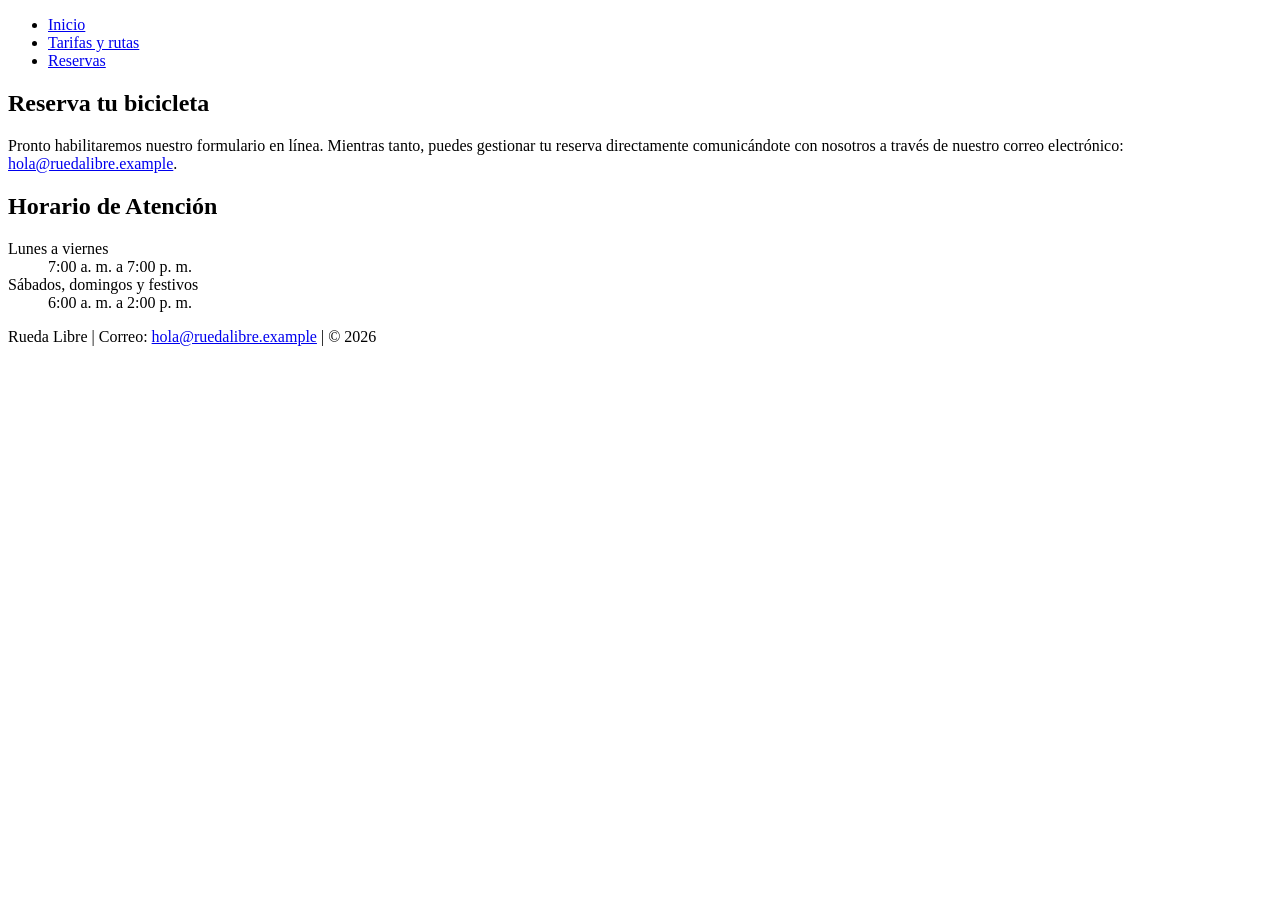
==== paginas/reservas.html @ 49253ceb "v0.2: reestructurar el sitio con etiquetas semánticas (header, nav, main, section, article, aside, f" ====
<!DOCTYPE html>
<html lang="es">
<head>
    <meta charset="UTF-8">
    <meta name="viewport" content="width=device-width, initial-scale=1.0">
    <meta name="description" content="Reserva tu bicicleta o recorrido guiado en Rueda Libre (Medellín). Consulta nuestros canales de contacto y horarios de atención.">
    <title>Reservas y Contacto | Rueda Libre</title>
</head>
<body>

    <header>
        <nav>
            <ul>
                <li><a href="../index.html">Inicio</a></li>
                <li><a href="tarifas.html">Tarifas y rutas</a></li>
                <li><a href="reservas.html">Reservas</a></li>
            </ul>
        </nav>
    </header>

    <main>
        <section>
            <h1>Reserva tu bicicleta</h1>
            <p>Pronto habilitaremos nuestro formulario en línea. Mientras tanto, puedes gestionar tu reserva directamente comunicándote con nosotros a través de nuestro correo electrónico: <a href="mailto:hola@ruedalibre.example">hola@ruedalibre.example</a>.</p>
        </section>

        <aside>
            <h2>Horario de Atención</h2>
            <dl>
                <dt>Lunes a viernes</dt>
                <dd>7:00 a. m. a 7:00 p. m.</dd>

                <dt>Sábados, domingos y festivos</dt>
                <dd>6:00 a. m. a 2:00 p. m.</dd>
            </dl>
        </aside>
    </main>

    <footer>
        <p>Rueda Libre | Correo: <a href="mailto:hola@ruedalibre.example">hola@ruedalibre.example</a> | © 2026</p>
    </footer>

</body>
</html>
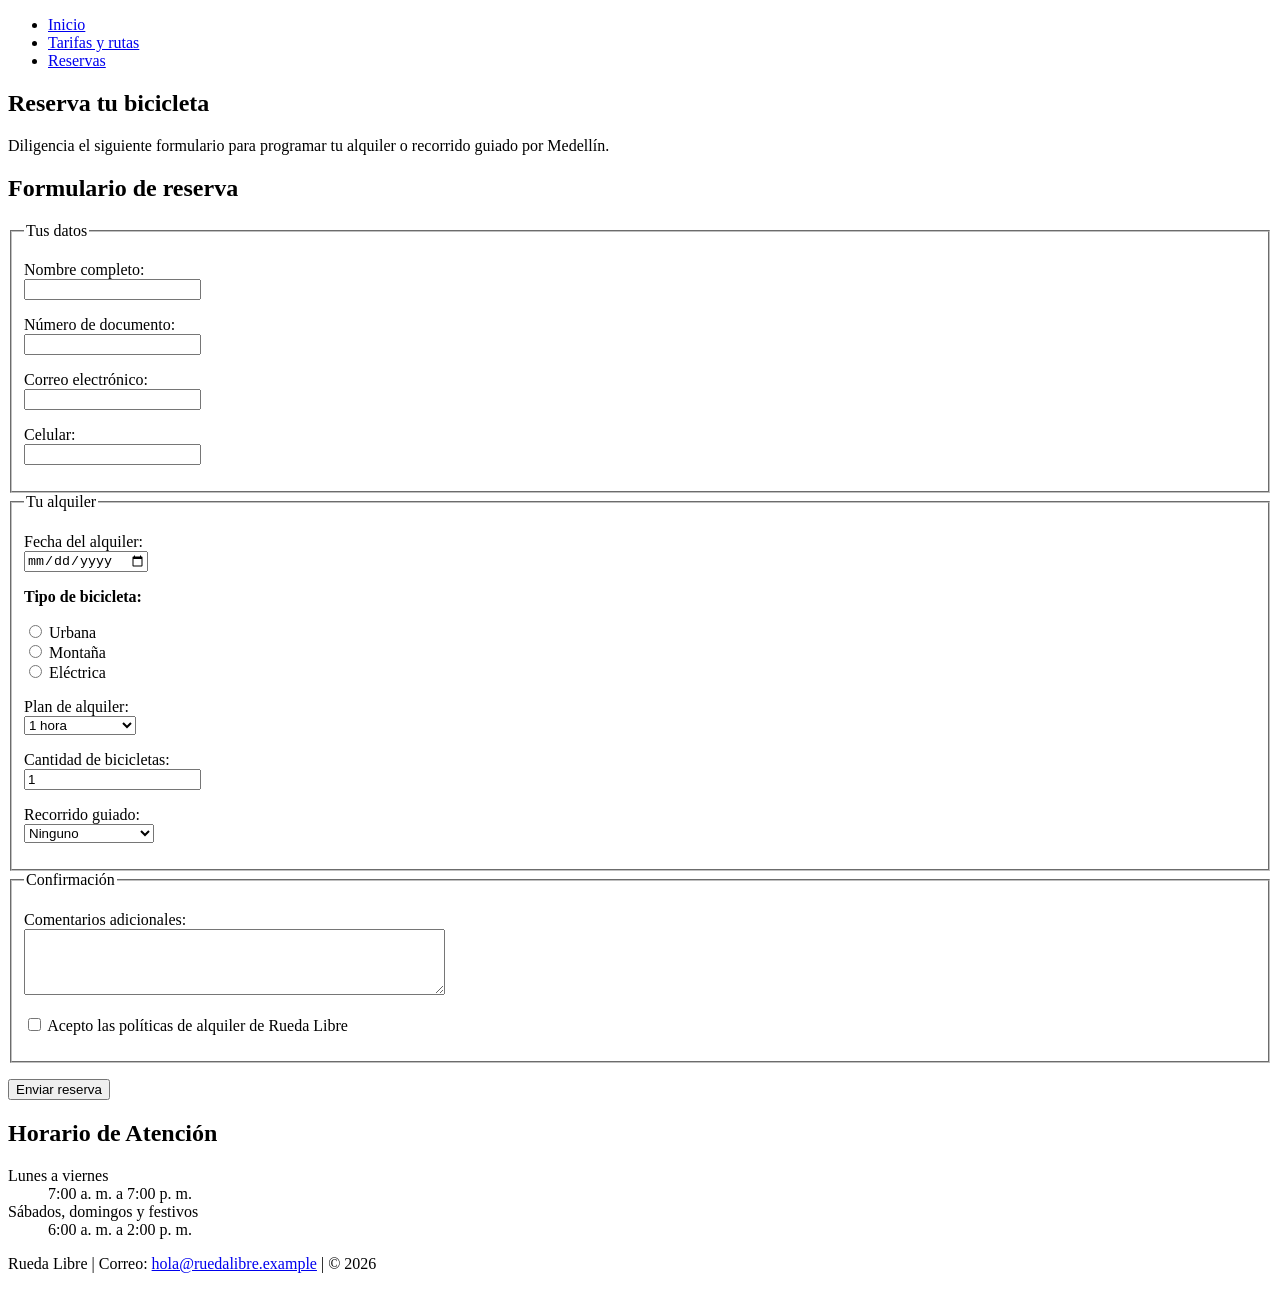
==== commit e15fd067: "construir formulario de reservas en reservas.html con fieldsets, labels y botones de control" ====
--- a/paginas/reservas.html
+++ b/paginas/reservas.html
@@ -21,9 +21,105 @@
     <main>
         <section>
             <h1>Reserva tu bicicleta</h1>
-            <p>Pronto habilitaremos nuestro formulario en línea. Mientras tanto, puedes gestionar tu reserva directamente comunicándote con nosotros a través de nuestro correo electrónico: <a href="mailto:hola@ruedalibre.example">hola@ruedalibre.example</a>.</p>
+            <p>Diligencia el siguiente formulario para programar tu alquiler o recorrido guiado por Medellín.</p>
         </section>
 
+        <section>
+            <h2>Formulario de reserva</h2>
+            <form action="https://httpbin.org/post" method="post">
+                
+                <!-- Grupo 1: Tus datos -->
+                <fieldset>
+                    <legend>Tus datos</legend>
+
+                    <p>
+                        <label for="nombre">Nombre completo:</label><br>
+                        <input type="text" id="nombre" name="nombre_completo">
+                    </p>
+
+                    <p>
+                        <label for="documento">Número de documento:</label><br>
+                        <input type="text" id="documento" name="numero_documento">
+                    </p>
+
+                    <p>
+                        <label for="correo">Correo electrónico:</label><br>
+                        <input type="email" id="correo" name="email">
+                    </p>
+
+                    <p>
+                        <label for="celular">Celular:</label><br>
+                        <input type="tel" id="celular" name="celular">
+                    </p>
+                </fieldset>
+                <fieldset>
+                    <legend>Tu alquiler</legend>
+
+                    <p>
+                        <label for="fecha">Fecha del alquiler:</label><br>
+                        <input type="date" id="fecha" name="fecha_alquiler">
+                    </p>
+
+                    <p><strong>Tipo de bicicleta:</strong></p>
+                    <p>
+                        <input type="radio" id="bici-urbana" name="tipo_bicicleta" value="urbana">
+                        <label for="bici-urbana">Urbana</label><br>
+
+                        <input type="radio" id="bici-montana" name="tipo_bicicleta" value="montana">
+                        <label for="bici-montana">Montaña</label><br>
+
+                        <input type="radio" id="bici-electrica" name="tipo_bicicleta" value="electrica">
+                        <label for="bici-electrica">Eléctrica</label>
+                    </p>
+
+                    <p>
+                        <label for="plan">Plan de alquiler:</label><br>
+                        <select id="plan" name="plan_alquiler">
+                            <option value="1_hora">1 hora</option>
+                            <option value="medio_dia">Medio día (4 h)</option>
+                            <option value="dia_completo">Día completo</option>
+                        </select>
+                    </p>
+
+                    <p>
+                        <label for="cantidad">Cantidad de bicicletas:</label><br>
+                        <input type="number" id="cantidad" name="cantidad_bicicletas" min="1" value="1">
+                    </p>
+
+                    <p>
+                        <label for="recorrido">Recorrido guiado:</label><br>
+                        <select id="recorrido" name="recorrido_guiado">
+                            <option value="ninguno">Ninguno</option>
+                            <option value="rio_parques">Río y Parques</option>
+                            <option value="sabores_barrio">Sabores de Barrio</option>
+                            <option value="reto_palmas">Reto Las Palmas</option>
+                        </select>
+                    </p>
+                </fieldset>
+
+                <!-- Grupo 3: Confirmación -->
+                <fieldset>
+                    <legend>Confirmación</legend>
+
+                    <p>
+                        <label for="comentarios">Comentarios adicionales:</label><br>
+                        <textarea id="comentarios" name="comentarios" rows="4" cols="50"></textarea>
+                    </p>
+
+                    <p>
+                        <input type="checkbox" id="politicas" name="aceptar_politicas" value="aceptado">
+                        <label for="politicas">Acepto las políticas de alquiler de Rueda Libre</label>
+                    </p>
+                </fieldset>
+
+                <p>
+                    <button type="submit">Enviar reserva</button>
+                </p>
+
+            </form>
+        </section>
+
+        <!-- Bloque complementario -->
         <aside>
             <h2>Horario de Atención</h2>
             <dl>
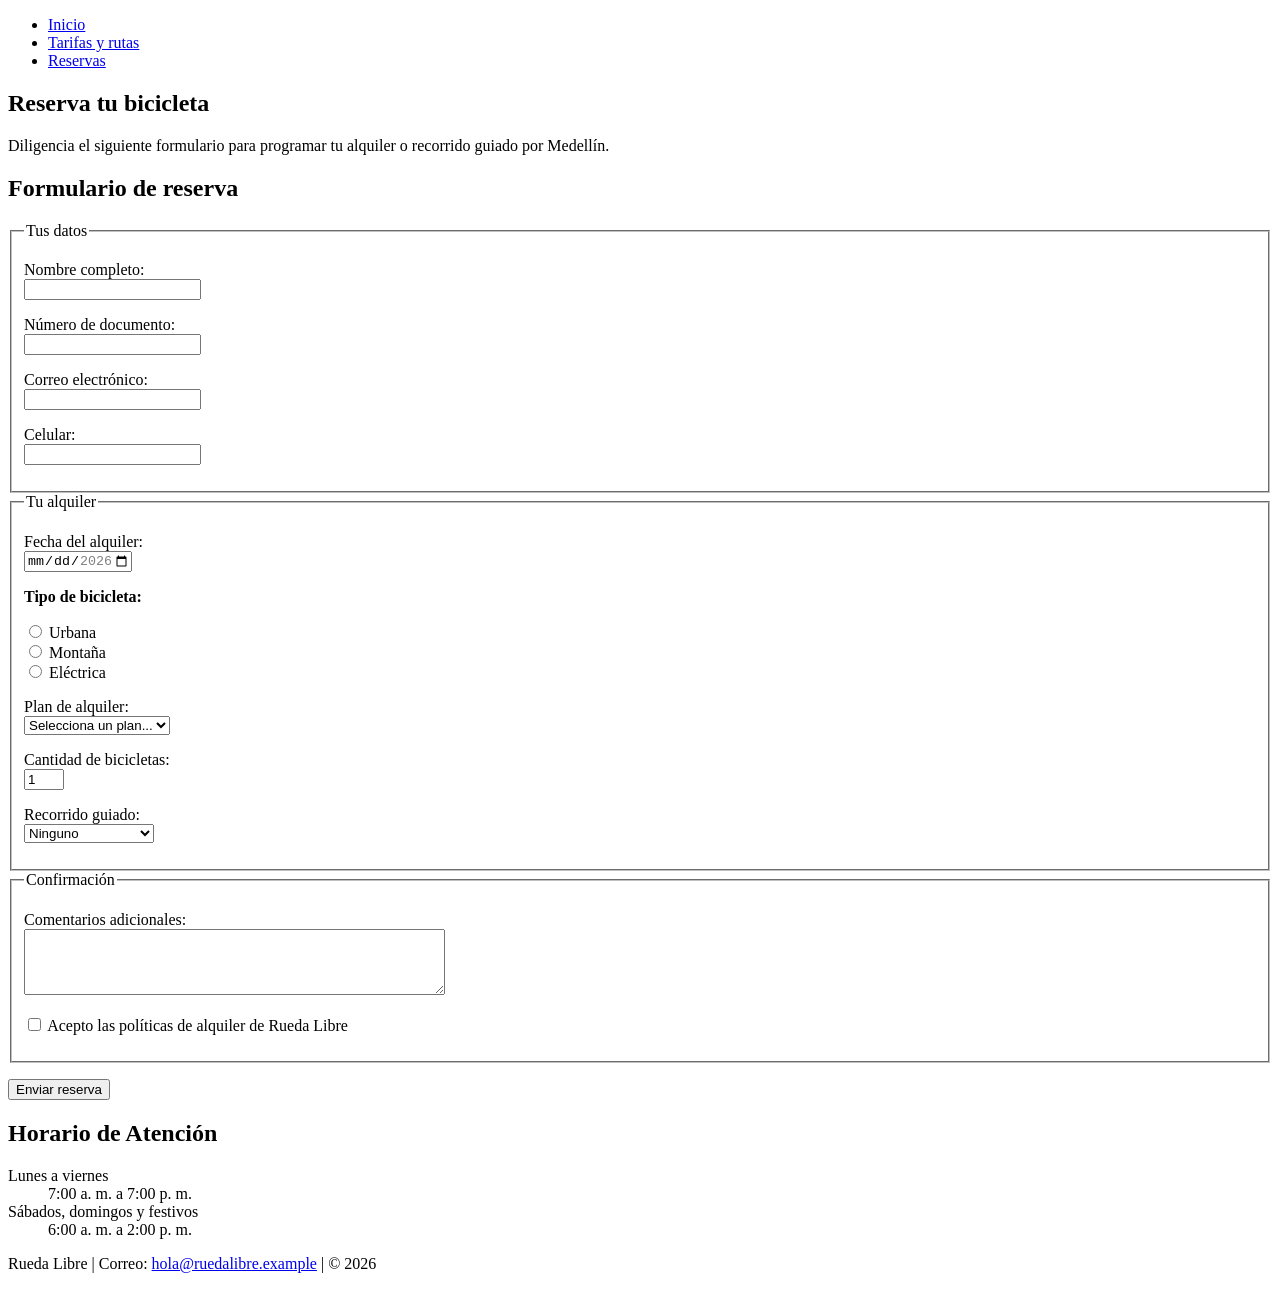
==== commit 3c29a789: "implementar validación nativa en el formulario de reservas (required, min/max, patterns) y pruebas d" ====
--- a/paginas/reservas.html
+++ b/paginas/reservas.html
@@ -28,53 +28,54 @@
             <h2>Formulario de reserva</h2>
             <form action="https://httpbin.org/post" method="post">
                 
-                <!-- Grupo 1: Tus datos -->
                 <fieldset>
                     <legend>Tus datos</legend>
 
                     <p>
                         <label for="nombre">Nombre completo:</label><br>
-                        <input type="text" id="nombre" name="nombre_completo">
+                        <input type="text" id="nombre" name="nombre_completo" required minlength="3">
                     </p>
 
                     <p>
                         <label for="documento">Número de documento:</label><br>
-                        <input type="text" id="documento" name="numero_documento">
+                        <input type="text" id="documento" name="numero_documento" required pattern="[0-9]{6,10}" title="Debe contener solo números, entre 6 y 10 dígitos.">
                     </p>
 
                     <p>
                         <label for="correo">Correo electrónico:</label><br>
-                        <input type="email" id="correo" name="email">
+                        <input type="email" id="correo" name="email" required>
                     </p>
 
                     <p>
                         <label for="celular">Celular:</label><br>
-                        <input type="tel" id="celular" name="celular">
+                        <input type="tel" id="celular" name="celular" required pattern="3[0-9]{9}" title="Debe tener 10 dígitos y empezar por el número 3.">
                     </p>
                 </fieldset>
+
                 <fieldset>
                     <legend>Tu alquiler</legend>
 
                     <p>
                         <label for="fecha">Fecha del alquiler:</label><br>
-                        <input type="date" id="fecha" name="fecha_alquiler">
+                        <input type="date" id="fecha" name="fecha_alquiler" required min="2026-11-01" max="2026-12-31">
                     </p>
 
                     <p><strong>Tipo de bicicleta:</strong></p>
                     <p>
-                        <input type="radio" id="bici-urbana" name="tipo_bicicleta" value="urbana">
+                        <input type="radio" id="bici-urbana" name="tipo_bicicleta" value="urbana" required>
                         <label for="bici-urbana">Urbana</label><br>
 
-                        <input type="radio" id="bici-montana" name="tipo_bicicleta" value="montana">
+                        <input type="radio" id="bici-montana" name="tipo_bicicleta" value="montana" required>
                         <label for="bici-montana">Montaña</label><br>
 
-                        <input type="radio" id="bici-electrica" name="tipo_bicicleta" value="electrica">
+                        <input type="radio" id="bici-electrica" name="tipo_bicicleta" value="electrica" required>
                         <label for="bici-electrica">Eléctrica</label>
                     </p>
 
                     <p>
                         <label for="plan">Plan de alquiler:</label><br>
-                        <select id="plan" name="plan_alquiler">
+                        <select id="plan" name="plan_alquiler" required>
+                            <option value="">Selecciona un plan...</option>
                             <option value="1_hora">1 hora</option>
                             <option value="medio_dia">Medio día (4 h)</option>
                             <option value="dia_completo">Día completo</option>
@@ -83,7 +84,7 @@
 
                     <p>
                         <label for="cantidad">Cantidad de bicicletas:</label><br>
-                        <input type="number" id="cantidad" name="cantidad_bicicletas" min="1" value="1">
+                        <input type="number" id="cantidad" name="cantidad_bicicletas" required min="1" max="6" value="1">
                     </p>
 
                     <p>
@@ -97,17 +98,16 @@
                     </p>
                 </fieldset>
 
-                <!-- Grupo 3: Confirmación -->
                 <fieldset>
                     <legend>Confirmación</legend>
 
                     <p>
                         <label for="comentarios">Comentarios adicionales:</label><br>
-                        <textarea id="comentarios" name="comentarios" rows="4" cols="50"></textarea>
+                        <textarea id="comentarios" name="comentarios" rows="4" cols="50" maxlength="300"></textarea>
                     </p>
 
                     <p>
-                        <input type="checkbox" id="politicas" name="aceptar_politicas" value="aceptado">
+                        <input type="checkbox" id="politicas" name="aceptar_politicas" value="aceptado" required>
                         <label for="politicas">Acepto las políticas de alquiler de Rueda Libre</label>
                     </p>
                 </fieldset>
@@ -119,7 +119,6 @@
             </form>
         </section>
 
-        <!-- Bloque complementario -->
         <aside>
             <h2>Horario de Atención</h2>
             <dl>
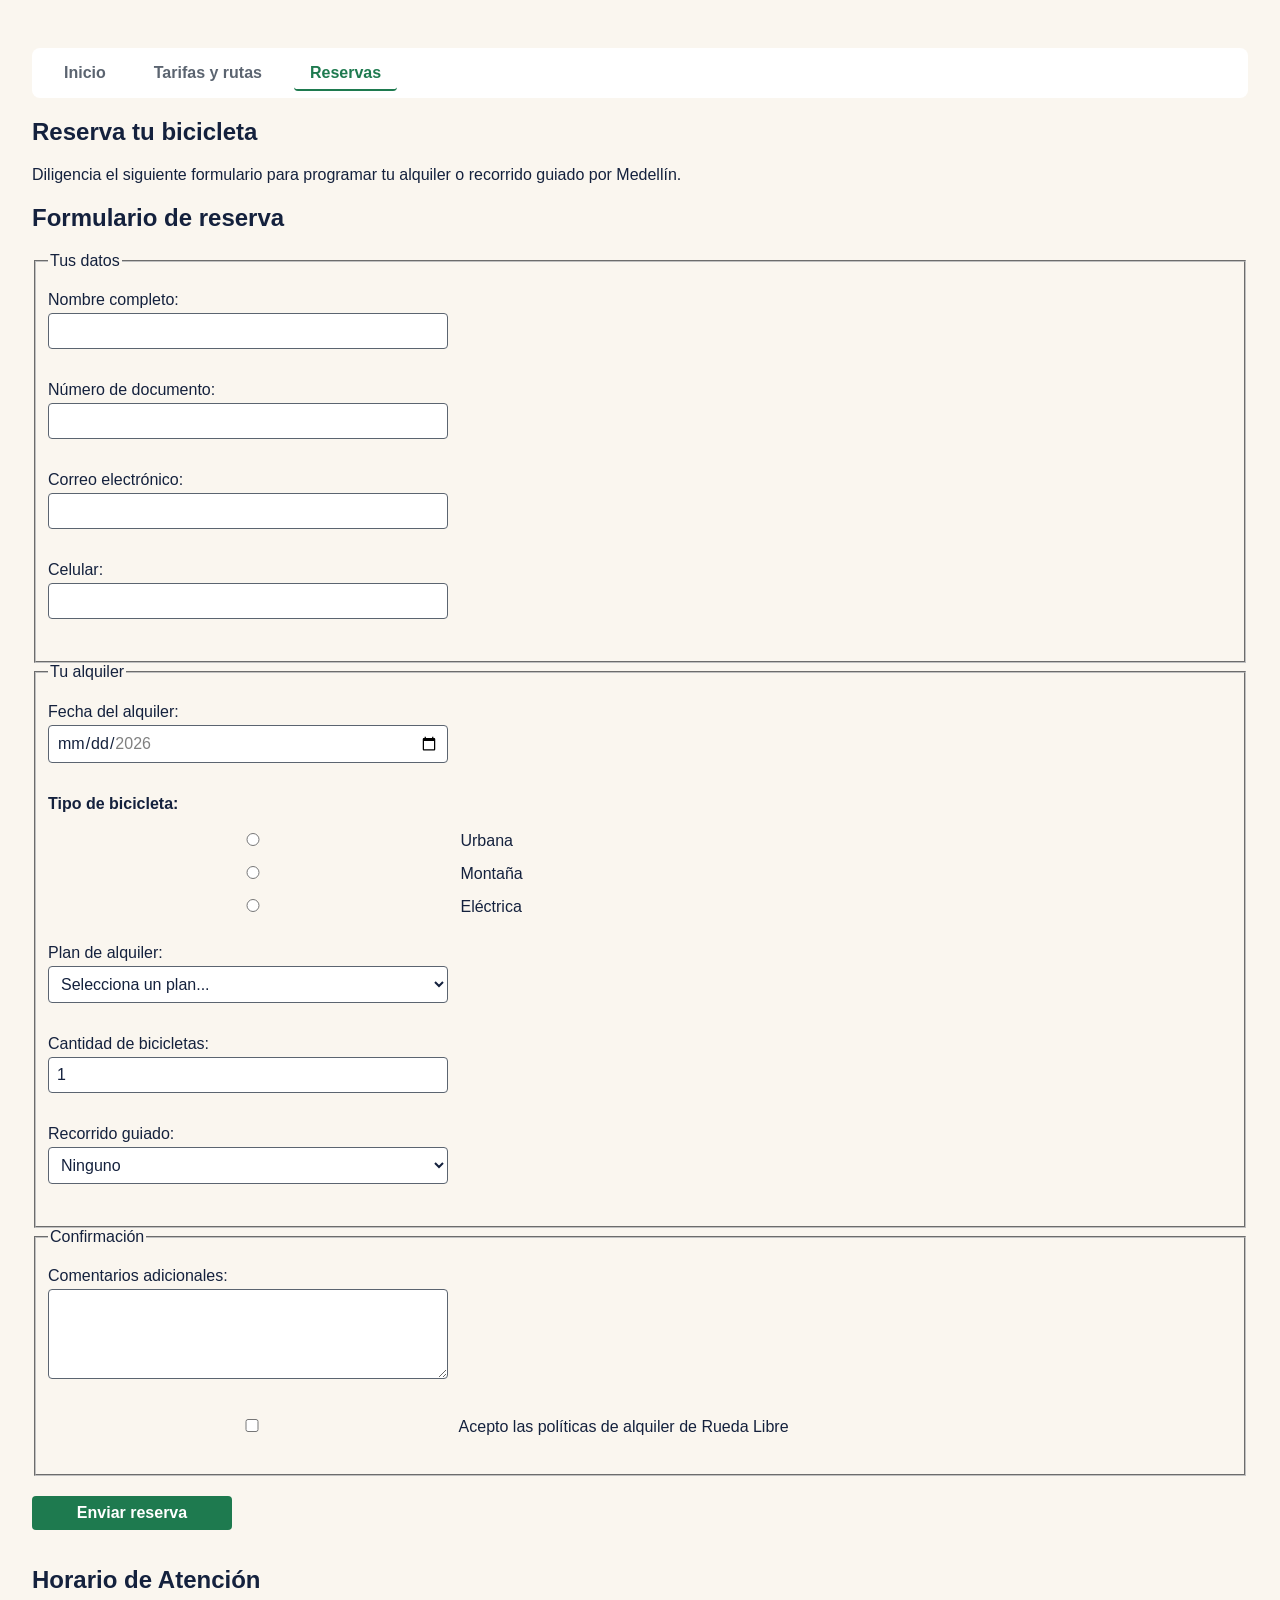
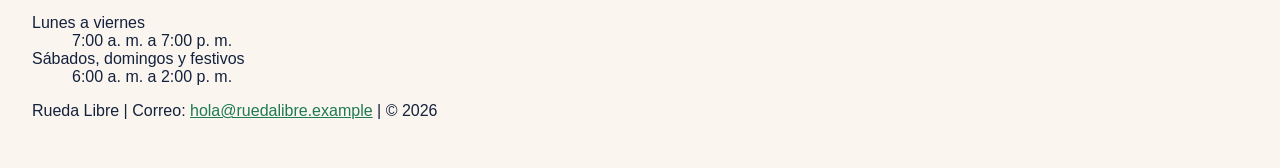
==== commit 6453bab6: "estilizar navegación, resolver conflicto de especificidad con .activo, agregar estados hover/focus y" ====
--- a/paginas/reservas.html
+++ b/paginas/reservas.html
@@ -5,15 +5,21 @@
     <meta name="viewport" content="width=device-width, initial-scale=1.0">
     <meta name="description" content="Reserva tu bicicleta o recorrido guiado en Rueda Libre (Medellín). Consulta nuestros canales de contacto y horarios de atención.">
     <title>Reservas y Contacto | Rueda Libre</title>
+
+    <link rel="preconnect" href="https://fonts.googleapis.com">
+    <link rel="preconnect" href="https://fonts.gstatic.com" crossorigin>
+    <link href="https://fonts.googleapis.com/css2?family=Montserrat:wght@700&family=Open+Sans:wght@400;600&display=swap" rel="stylesheet">
+
+    <link rel="stylesheet" href="../css/styles.css">
 </head>
 <body>
 
     <header>
         <nav>
-            <ul>
+            <ul id="menu">
                 <li><a href="../index.html">Inicio</a></li>
                 <li><a href="tarifas.html">Tarifas y rutas</a></li>
-                <li><a href="reservas.html">Reservas</a></li>
+                <li><a href="reservas.html" class="activo">Reservas</a></li>
             </ul>
         </nav>
     </header>
--- a/css/styles.css
+++ b/css/styles.css
@@ -0,0 +1,131 @@
+:root {
+    /* Colores de la marca */
+    --color-verde: #1E7A4F;
+    --color-naranja: #F39A2B;
+    --color-azul-noche: #14213D;
+    --color-crema: #FAF6EF;
+    --color-gris-asfalto: #5B6470;
+    --color-blanco: #FFFFFF;
+
+    --fuente-titulos: 'Montserrat', sans-serif;
+    --fuente-texto: 'Open Sans', sans-serif;
+
+    --espacio-pequeno: 0.5rem;
+    --espacio-medio: 1rem;
+    --espacio-grande: 2rem;
+}
+
+body {
+    font-family: var(--fuente-texto);
+    color: var(--color-azul-noche);
+    background-color: var(--color-crema);
+    margin: 0;
+    padding: var(--espacio-grande);
+}
+
+h1, h2, h3, h4, h5, h6 {
+    font-family: var(--fuente-titulos);
+    color: var(--color-azul-noche);
+}
+
+a {
+    color: var(--color-verde);
+}
+
+a:hover {
+    color: var(--color-naranja);
+}
+#menu {
+    list-style: none;
+    padding: 0;
+    display: flex;
+    gap: var(--espacio-medio);
+    background-color: var(--color-blanco);
+    padding: var(--espacio-medio);
+    border-radius: 8px;
+}
+
+#menu a {
+    color: var(--color-gris-asfalto);
+    text-decoration: none;
+    font-weight: 600;
+    padding: var(--espacio-pequeno) var(--espacio-medio);
+    border-radius: 4px;
+    transition: background-color 0.2s, color 0.2s;
+}
+
+#menu a:hover {
+    color: var(--color-verde);
+    background-color: rgba(30, 122, 79, 0.1);
+}
+
+#menu a:focus {
+    outline: 3px solid var(--color-naranja);
+    outline-offset: 2px;
+}
+
+#menu a.activo {
+    color: var(--color-verde);
+    font-weight: 700;
+    border-bottom: 2px solid var(--color-verde);
+}
+
+.btn-cta {
+    display: inline-block;
+    background-color: var(--color-verde);
+    color: var(--color-blanco);
+    padding: var(--espacio-pequeno) var(--espacio-medio);
+    text-decoration: none;
+    font-weight: 600;
+    border-radius: 4px;
+    transition: background-color 0.2s;
+}
+
+.btn-cta:hover {
+    background-color: #155838; 
+    color: var(--color-blanco);
+}
+
+.btn-cta:focus {
+    outline: 3px solid var(--color-naranja);
+    outline-offset: 2px;
+}
+
+input, select, textarea, button {
+    font-family: var(--fuente-texto);
+    font-size: 1rem;
+    padding: var(--espacio-pequeno);
+    border: 1px solid var(--color-gris-asfalto);
+    border-radius: 4px;
+    background-color: var(--color-blanco);
+    color: var(--color-azul-noche);
+    width: 100%;
+    max-width: 400px;
+    box-sizing: border-box;
+    margin-top: 4px;
+    margin-bottom: var(--espacio-medio);
+}
+
+input:focus, select:focus, textarea:focus {
+    outline: none;
+    border-color: var(--color-verde);
+    box-shadow: 0 0 0 3px rgba(30, 122, 79, 0.3);
+}
+
+button[type="submit"] {
+    background-color: var(--color-verde);
+    color: var(--color-blanco);
+    border: none;
+    font-weight: 600;
+    cursor: pointer;
+    max-width: 200px;
+}
+
+button[type="submit"]:hover {
+    background-color: #155838;
+}
+
+button[type="submit"]:focus {
+    outline: 3px solid var(--color-naranja);
+    outline-offset: 2px;
+}
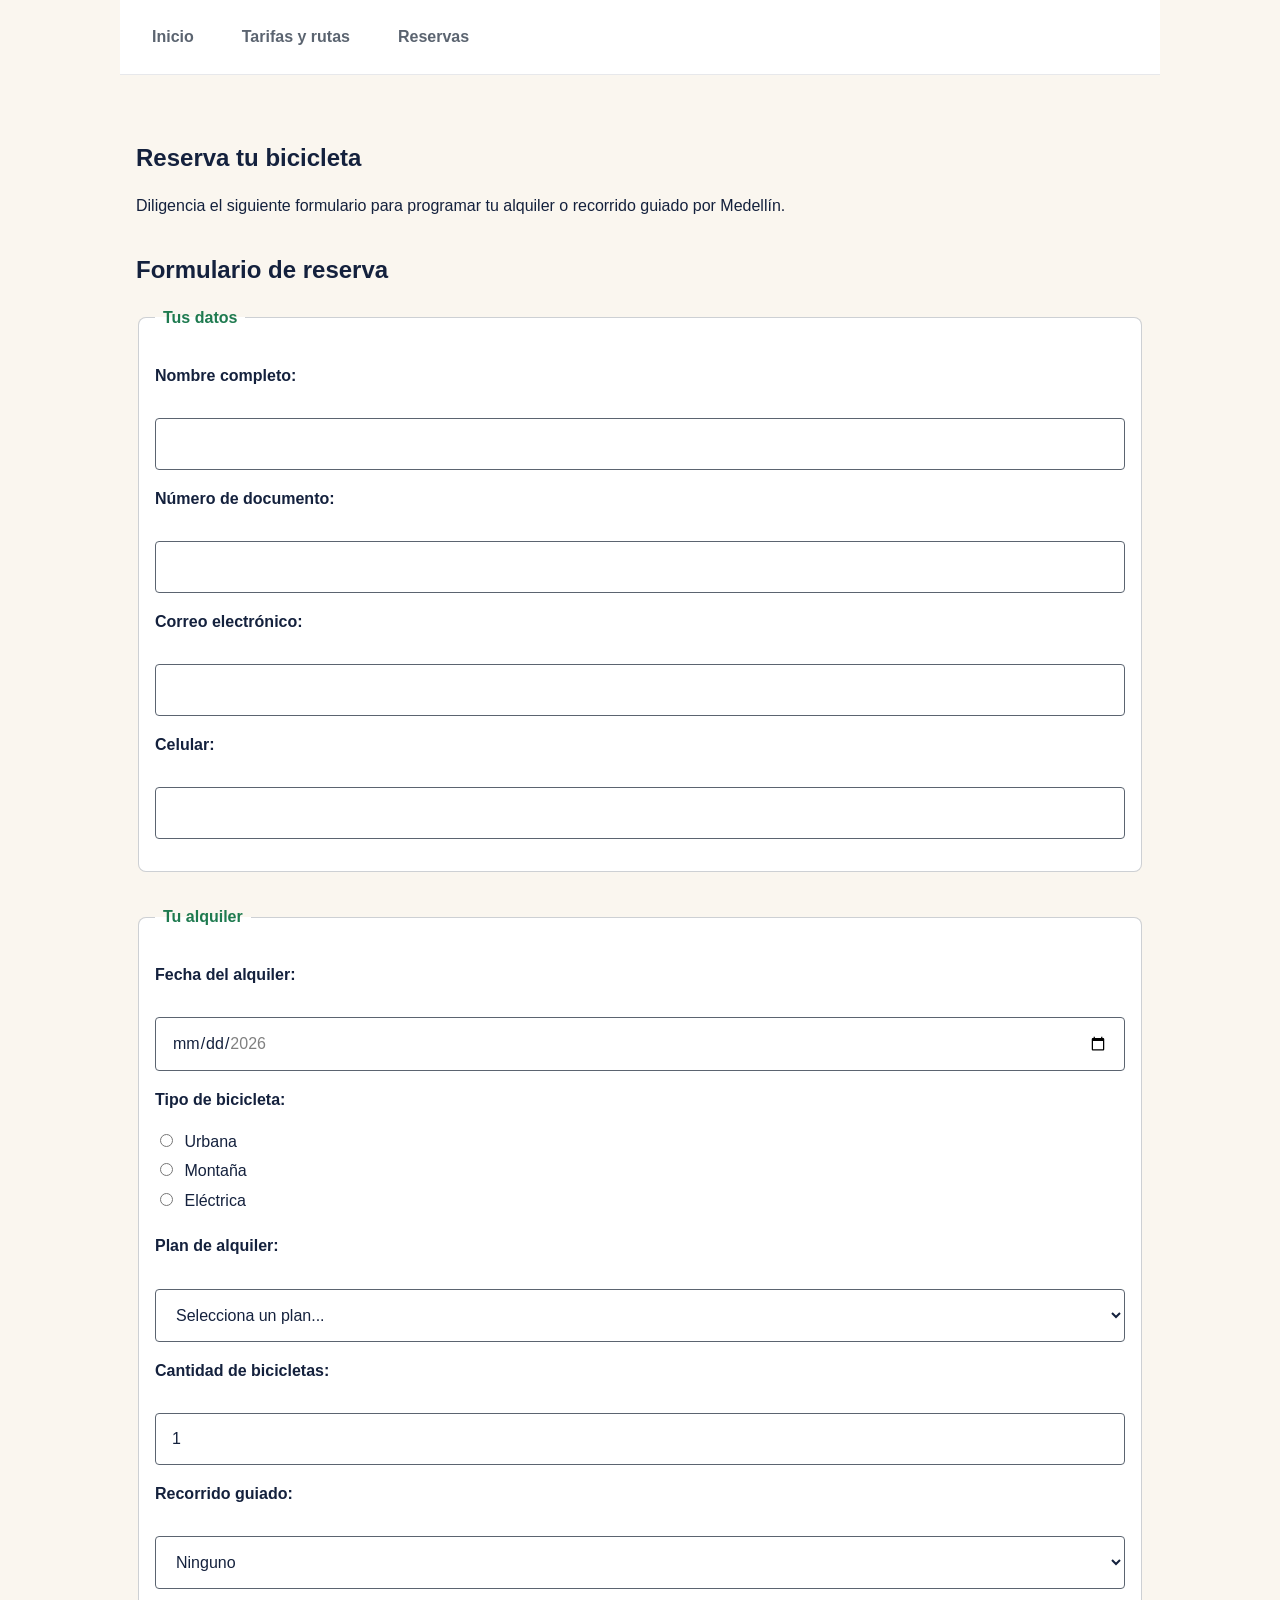
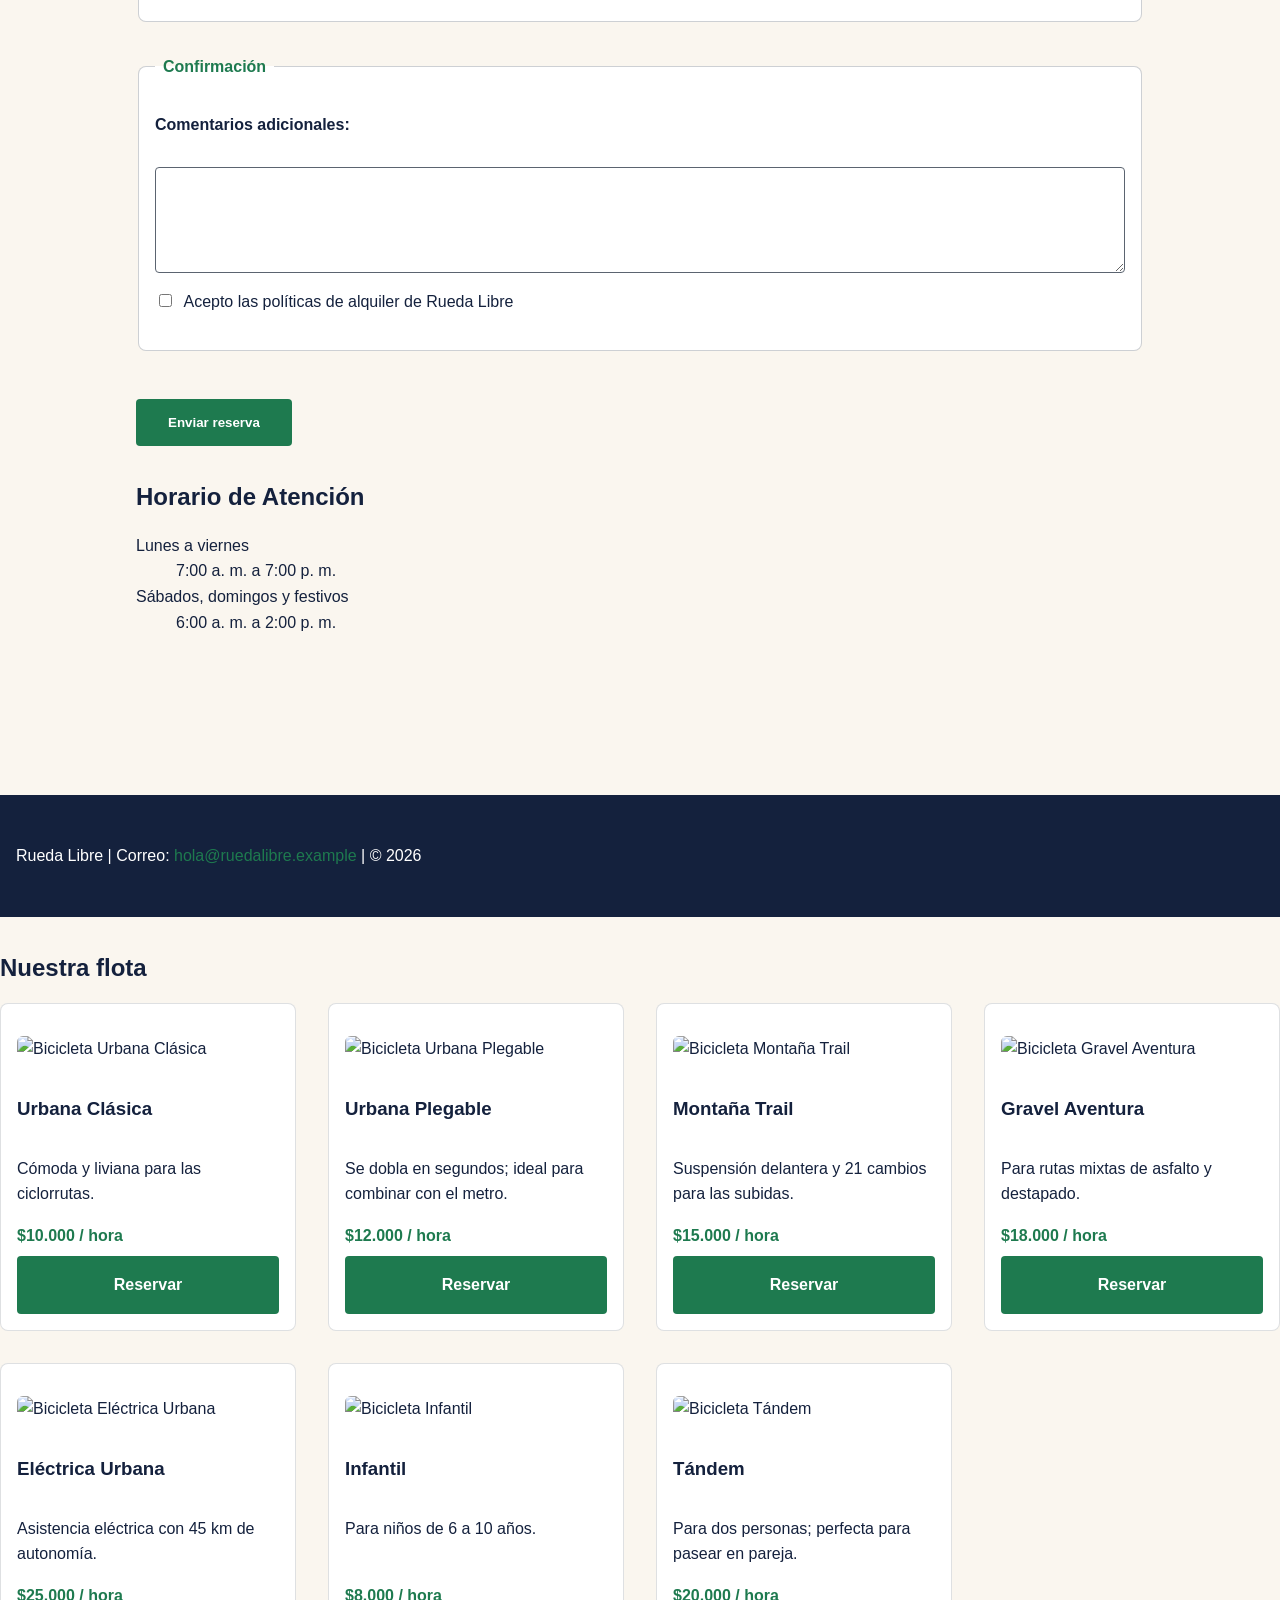
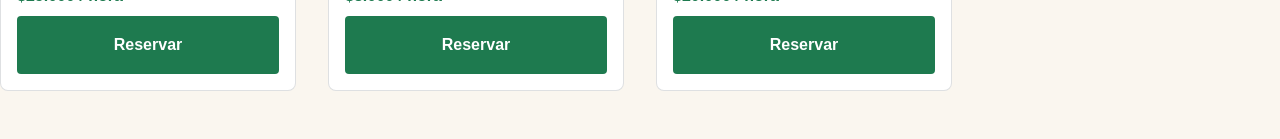
==== commit 37728864: "flexbox y grid" ====
--- a/paginas/reservas.html
+++ b/paginas/reservas.html
@@ -142,4 +142,67 @@
     </footer>
 
 </body>
-</html>+</html>
+
+<section>
+    <h2>Nuestra flota</h2>
+    <div class="grilla-flota">
+        
+        <article class="tarjeta-servicio">
+            <img src="img/urbana-clasica.jpg" alt="Bicicleta Urbana Clásica">
+            <h3>Urbana Clásica</h3>
+            <p>Cómoda y liviana para las ciclorrutas.</p>
+            <p class="precio">$10.000 / hora</p>
+            <a href="#" class="btn-cta">Reservar</a>
+        </article>
+
+        <article class="tarjeta-servicio">
+            <img src="img/urbana-plegable.jpg" alt="Bicicleta Urbana Plegable">
+            <h3>Urbana Plegable</h3>
+            <p>Se dobla en segundos; ideal para combinar con el metro.</p>
+            <p class="precio">$12.000 / hora</p>
+            <a href="#" class="btn-cta">Reservar</a>
+        </article>
+
+        <article class="tarjeta-servicio">
+            <img src="img/montana-trail.jpg" alt="Bicicleta Montaña Trail">
+            <h3>Montaña Trail</h3>
+            <p>Suspensión delantera y 21 cambios para las subidas.</p>
+            <p class="precio">$15.000 / hora</p>
+            <a href="#" class="btn-cta">Reservar</a>
+        </article>
+
+        <article class="tarjeta-servicio">
+            <img src="img/gravel-aventura.jpg" alt="Bicicleta Gravel Aventura">
+            <h3>Gravel Aventura</h3>
+            <p>Para rutas mixtas de asfalto y destapado.</p>
+            <p class="precio">$18.000 / hora</p>
+            <a href="#" class="btn-cta">Reservar</a>
+        </article>
+
+        <article class="tarjeta-servicio">
+            <img src="img/electrica-urbana.jpg" alt="Bicicleta Eléctrica Urbana">
+            <h3>Eléctrica Urbana</h3>
+            <p>Asistencia eléctrica con 45 km de autonomía.</p>
+            <p class="precio">$25.000 / hora</p>
+            <a href="#" class="btn-cta">Reservar</a>
+        </article>
+
+        <article class="tarjeta-servicio">
+            <img src="img/infantil.jpg" alt="Bicicleta Infantil">
+            <h3>Infantil</h3>
+            <p>Para niños de 6 a 10 años.</p>
+            <p class="precio">$8.000 / hora</p>
+            <a href="#" class="btn-cta">Reservar</a>
+        </article>
+
+        <article class="tarjeta-servicio">
+            <img src="img/tandem.jpg" alt="Bicicleta Tándem">
+            <h3>Tándem</h3>
+            <p>Para dos personas; perfecta para pasear en pareja.</p>
+            <p class="precio">$20.000 / hora</p>
+            <a href="#" class="btn-cta">Reservar</a>
+        </article>
+
+    </div>
+</section>
--- a/css/styles.css
+++ b/css/styles.css
@@ -1,5 +1,4 @@
 :root {
-    /* Colores de la marca */
     --color-verde: #1E7A4F;
     --color-naranja: #F39A2B;
     --color-azul-noche: #14213D;
@@ -13,6 +12,11 @@
     --espacio-pequeno: 0.5rem;
     --espacio-medio: 1rem;
     --espacio-grande: 2rem;
+    --espacio-extra: 3rem;
+}
+
+*, *::before, *::after {
+    box-sizing: border-box;
 }
 
 body {
@@ -20,90 +24,184 @@
     color: var(--color-azul-noche);
     background-color: var(--color-crema);
     margin: 0;
-    padding: var(--espacio-grande);
+    padding: 0;
+    line-height: 1.6;
+}
+
+main {
+    max-width: 65rem;
+    margin: 0 auto;
+    padding: var(--espacio-grande) var(--espacio-medio);
+    padding-bottom: calc(var(--espacio-extra) + 3rem);
 }
 
 h1, h2, h3, h4, h5, h6 {
     font-family: var(--fuente-titulos);
     color: var(--color-azul-noche);
+    margin-top: var(--espacio-grande);
+    margin-bottom: var(--espacio-medio);
 }
 
 a {
     color: var(--color-verde);
+    text-decoration: none;
 }
 
 a:hover {
     color: var(--color-naranja);
 }
+
+.portada-hero {
+    width: 100%;
+    min-height: 50vh;
+    object-fit: cover;
+    border-radius: 8px;
+    margin-bottom: var(--espacio-grande);
+}
+
+header {
+    background-color: var(--color-blanco);
+    border-bottom: 1px solid rgba(20, 33, 61, 0.1);
+    padding: var(--espacio-medio);
+    display: flex;
+    justify-content: space-between;
+    align-items: center;
+    max-width: 65rem;
+    margin: 0 auto;
+}
+
 #menu {
     list-style: none;
     padding: 0;
+    margin: 0;
+    
+
     display: flex;
-    gap: var(--espacio-medio);
-    background-color: var(--color-blanco);
-    padding: var(--espacio-medio);
-    border-radius: 8px;
+    flex-wrap: wrap; 
+    gap: var(--espacio-medio); 
+    align-items: center;
+}
+
+#menu li {
+    display: block; 
 }
 
 #menu a {
+    display: inline-block;
     color: var(--color-gris-asfalto);
-    text-decoration: none;
     font-weight: 600;
     padding: var(--espacio-pequeno) var(--espacio-medio);
     border-radius: 4px;
     transition: background-color 0.2s, color 0.2s;
 }
 
-#menu a:hover {
+.tarjeta-servicio {
+    position: relative;
+    background-color: var(--color-blanco);
+    border: 1px solid rgba(91, 100, 112, 0.2);
+    border-radius: 8px;
+    padding: var(--espacio-medio);
+    margin-bottom: var(--espacio-grande);
+}
+
+.tarjeta-servicio img {
+    width: 100%;
+    height: auto;
+    border-radius: 6px;
+    display: block;
+    margin-top: var(--espacio-medio);
+}
+
+.etiqueta-nuevo {
+    position: absolute;
+    top: var(--espacio-medio);
+    right: var(--espacio-medio);
+    background-color: var(--color-naranja);
+    color: var(--color-azul-noche);
+    font-family: var(--fuente-titulos);
+    font-size: 0.85rem;
+    font-weight: 700;
+    padding: 0.25rem 0.75rem;
+    border-radius: 4px;
+    box-shadow: 0 2px 4px rgba(0,0,0,0.1);
+}
+
+table {
+    width: 100%;
+    border-collapse: collapse;
+    margin-bottom: var(--espacio-grande);
+    background-color: var(--color-blanco);
+    border-radius: 8px;
+    overflow: hidden;
+    border: 1px solid rgba(91, 100, 112, 0.2);
+}
+
+caption {
+    font-weight: 600;
+    margin-bottom: var(--espacio-pequeno);
+    text-align: left;
+    color: var(--color-gris-asfalto);
+}
+
+th, td {
+    padding: var(--espacio-medio);
+    text-align: left;
+    border-bottom: 1px solid rgba(91, 100, 112, 0.15);
+}
+
+thead th {
+    background-color: var(--color-azul-noche);
+    color: var(--color-blanco);
+    font-family: var(--fuente-titulos);
+}
+
+fieldset {
+    border: 1px solid rgba(91, 100, 112, 0.3);
+    border-radius: 8px;
+    padding: var(--espacio-medio);
+    margin-bottom: var(--espacio-grande);
+    background-color: var(--color-blanco);
+}
+
+legend {
+    font-family: var(--fuente-titulos);
+    font-weight: 700;
     color: var(--color-verde);
-    background-color: rgba(30, 122, 79, 0.1);
-}
-
-#menu a:focus {
-    outline: 3px solid var(--color-naranja);
-    outline-offset: 2px;
-}
-
-#menu a.activo {
-    color: var(--color-verde);
-    font-weight: 700;
-    border-bottom: 2px solid var(--color-verde);
-}
-
-.btn-cta {
+    padding: 0 var(--espacio-pequeno);
+}
+
+label {
+    display: block;
+    font-weight: 600;
+    margin-top: var(--espacio-medio);
+    margin-bottom: 0.25rem;
+}
+
+input[type="radio"] + label,
+input[type="checkbox"] + label {
     display: inline-block;
-    background-color: var(--color-verde);
-    color: var(--color-blanco);
-    padding: var(--espacio-pequeno) var(--espacio-medio);
-    text-decoration: none;
-    font-weight: 600;
+    font-weight: normal;
+    margin-top: 0;
+    margin-left: 0.25rem;
+}
+
+input[type="text"],
+input[type="email"],
+input[type="tel"],
+input[type="date"],
+input[type="number"],
+select,
+textarea {
+    display: block;
+    width: 100%;
+    padding: var(--espacio-medio);
+    border: 1px solid var(--color-gris-asfalto);
     border-radius: 4px;
-    transition: background-color 0.2s;
-}
-
-.btn-cta:hover {
-    background-color: #155838; 
-    color: var(--color-blanco);
-}
-
-.btn-cta:focus {
-    outline: 3px solid var(--color-naranja);
-    outline-offset: 2px;
-}
-
-input, select, textarea, button {
+    background-color: var(--color-blanco);
+    color: var(--color-azul-noche);
     font-family: var(--fuente-texto);
     font-size: 1rem;
-    padding: var(--espacio-pequeno);
-    border: 1px solid var(--color-gris-asfalto);
-    border-radius: 4px;
-    background-color: var(--color-blanco);
-    color: var(--color-azul-noche);
-    width: 100%;
-    max-width: 400px;
-    box-sizing: border-box;
-    margin-top: 4px;
-    margin-bottom: var(--espacio-medio);
+    margin-bottom: var(--espacio-pequeno);
 }
 
 input:focus, select:focus, textarea:focus {
@@ -112,20 +210,104 @@
     box-shadow: 0 0 0 3px rgba(30, 122, 79, 0.3);
 }
 
-button[type="submit"] {
+button[type="submit"],
+.btn-cta {
+    display: inline-block;
     background-color: var(--color-verde);
     color: var(--color-blanco);
+    padding: var(--espacio-medio) var(--espacio-grande);
+    font-family: var(--fuente-titulos);
+    font-weight: 700;
     border: none;
-    font-weight: 600;
+    border-radius: 4px;
     cursor: pointer;
-    max-width: 200px;
-}
-
-button[type="submit"]:hover {
+    text-decoration: none;
+    transition: background-color 0.2s;
+    margin-top: var(--espacio-medio);
+}
+
+button[type="submit"]:hover,
+.btn-cta:hover {
     background-color: #155838;
-}
-
-button[type="submit"]:focus {
+    color: var(--color-blanco);
+}
+
+button[type="submit"]:focus,
+.btn-cta:focus {
     outline: 3px solid var(--color-naranja);
     outline-offset: 2px;
+}
+
+.whatsapp-flotante {
+    position: fixed;
+    bottom: var(--espacio-medio);
+    right: var(--espacio-medio);
+    background-color: #25D366;
+    color: var(--color-blanco);
+    padding: var(--espacio-pequeno) var(--espacio-medio);
+    border-radius: 50px;
+    font-weight: 700;
+    box-shadow: 0 4px 10px rgba(0,0,0,0.2);
+    z-index: 1000;
+    transition: transform 0.2s, background-color 0.2s;
+    text-decoration: none;
+}
+
+.whatsapp-flotante:hover {
+    background-color: #1EBE5D;
+    color: var(--color-blanco);
+    transform: scale(1.05);
+}
+
+.whatsapp-flotante:focus {
+    outline: 3px solid var(--color-naranja);
+    outline-offset: 2px;
+}
+
+footer {
+    background-color: var(--color-azul-noche);
+    color: var(--color-blanco);
+    padding: var(--espacio-grande) var(--espacio-medio);
+    margin-top: var(--espacio-extra);
+    
+    display: flex;
+    flex-wrap: wrap;
+    justify-content: space-between;
+    align-items: flex-start;
+    gap: var(--espacio-grande);
+    text-align: left; 
+}
+footer .bloque-footer {
+    flex: 1 1 200px; 
+}
+
+.grilla-flota {
+    display: grid;
+    grid-template-columns: repeat(auto-fit, minmax(280px, 1fr));
+    gap: var(--espacio-grande); 
+    margin-bottom: var(--espacio-extra);
+}
+
+
+.tarjeta-servicio {
+    display: flex;
+    flex-direction: column; 
+    justify-content: flex-start;
+    background-color: var(--color-blanco);
+    border: 1px solid rgba(91, 100, 112, 0.2);
+    border-radius: 8px;
+    padding: var(--espacio-medio);
+    margin-bottom: 0; 
+}
+
+.tarjeta-servicio .precio {
+    font-weight: 700;
+    color: var(--color-verde);
+    margin-top: auto; 
+    margin-bottom: var(--espacio-pequeno);
+}
+
+.tarjeta-servicio .btn-cta {
+    margin-top: 0; 
+    text-align: center;
 }
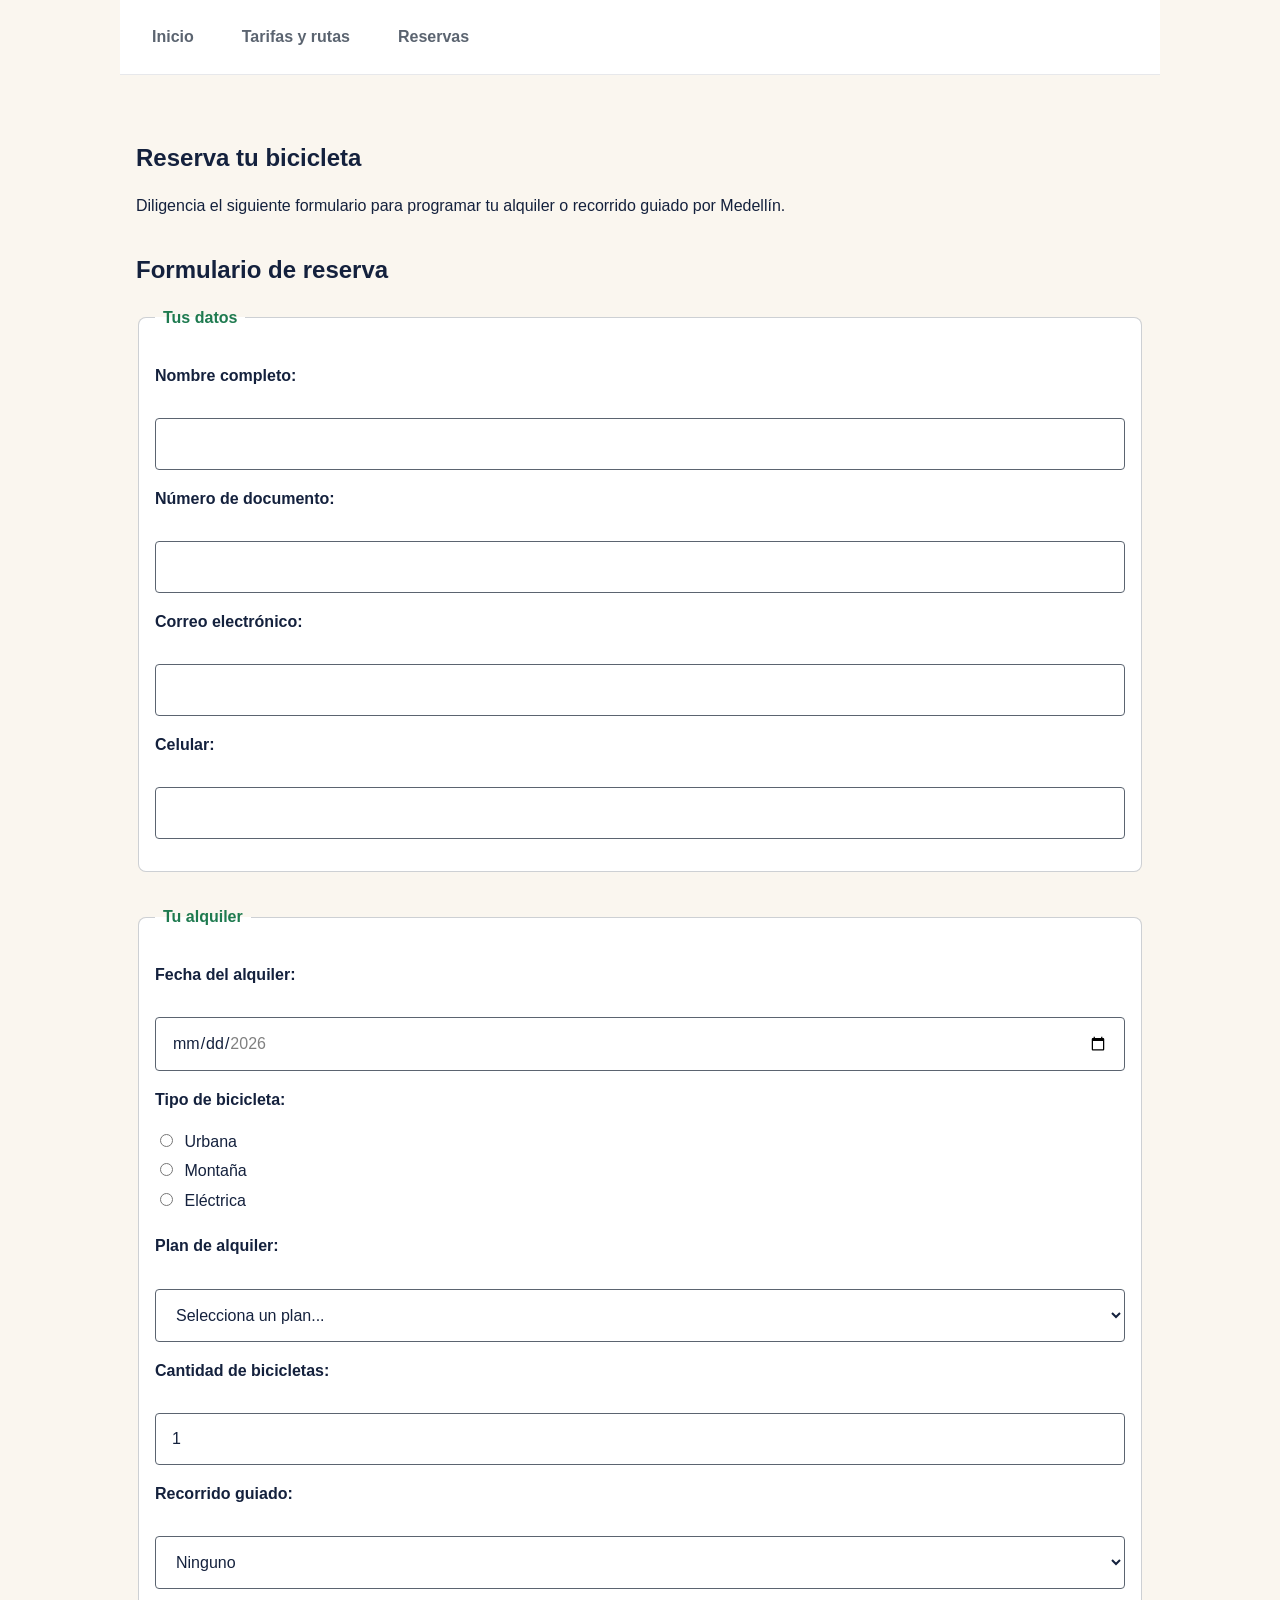
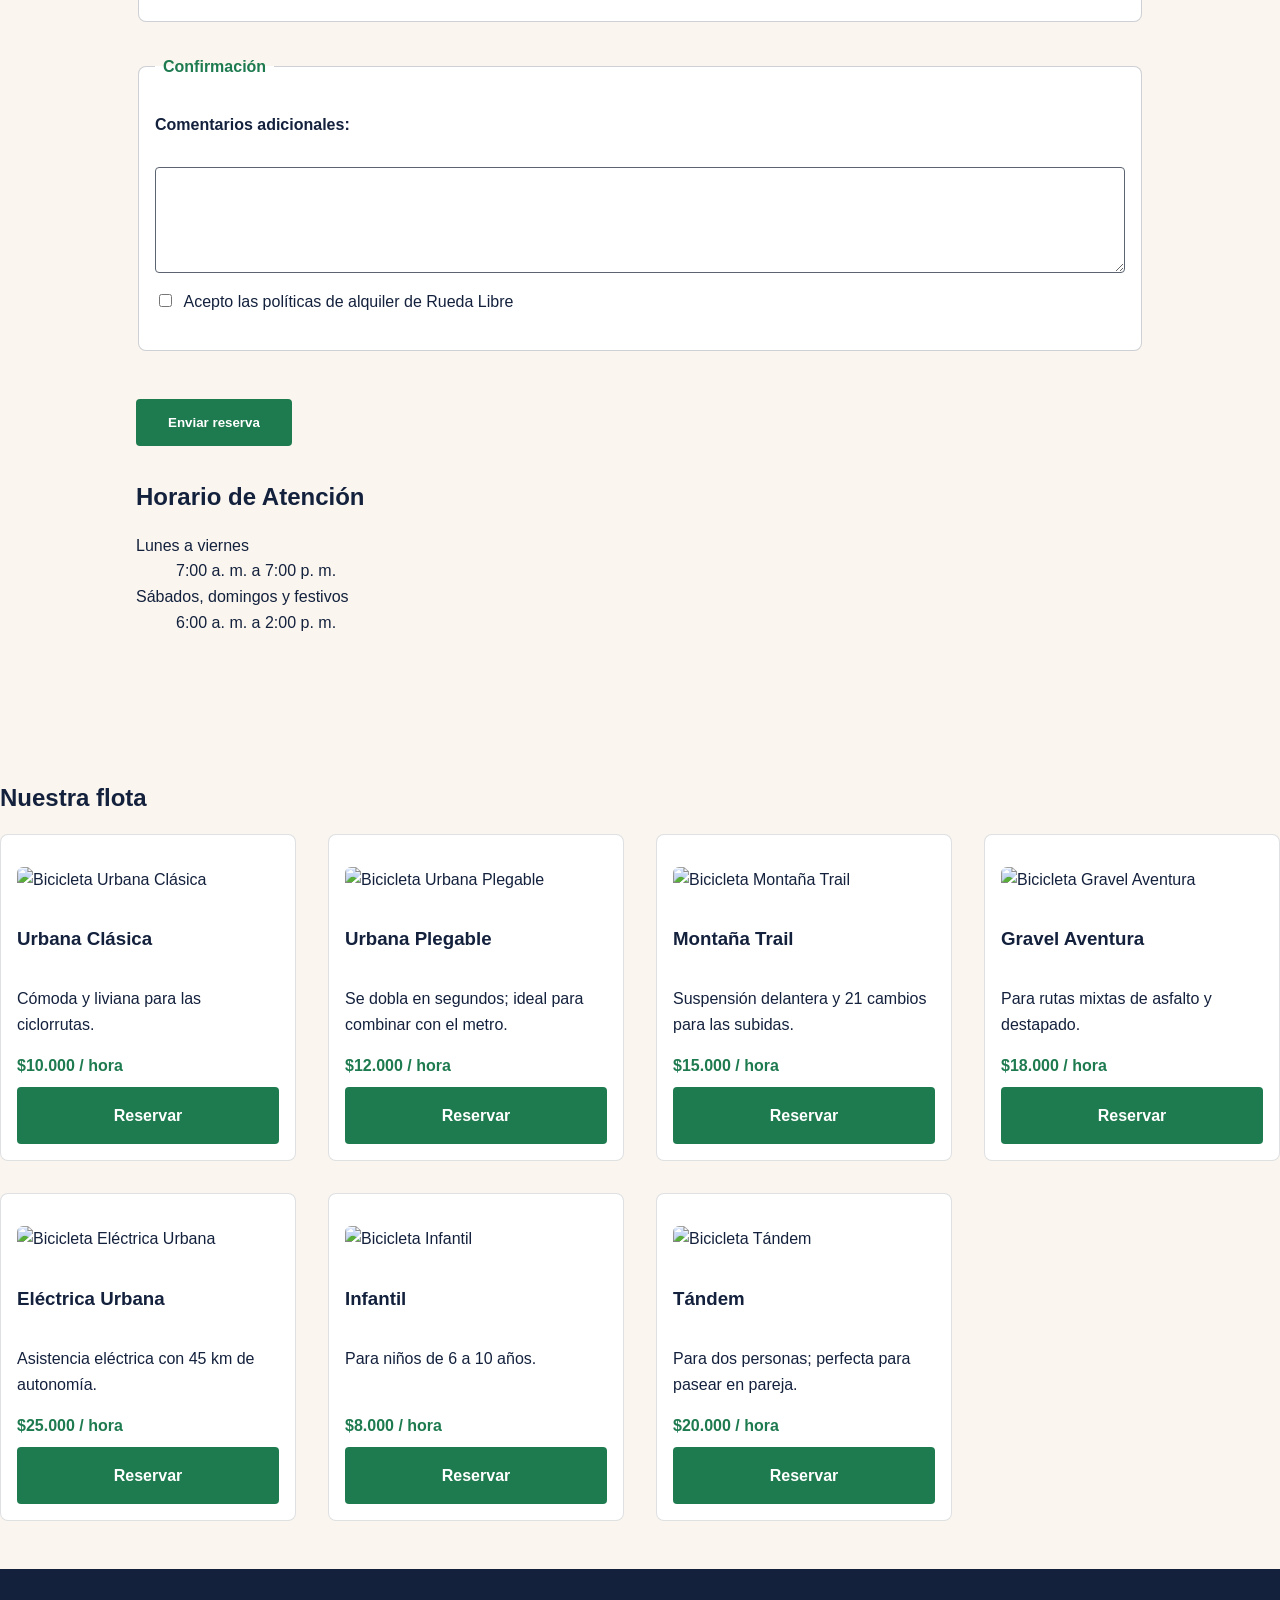
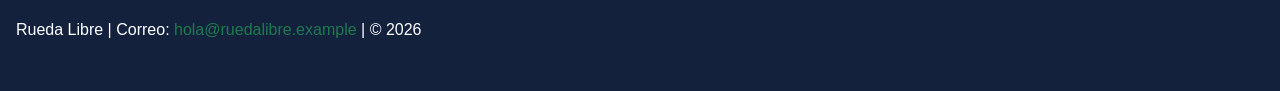
==== commit 5f2b6379: "flexbox y grid" ====
--- a/paginas/reservas.html
+++ b/paginas/reservas.html
@@ -137,12 +137,6 @@
         </aside>
     </main>
 
-    <footer>
-        <p>Rueda Libre | Correo: <a href="mailto:hola@ruedalibre.example">hola@ruedalibre.example</a> | © 2026</p>
-    </footer>
-
-</body>
-</html>
 
 <section>
     <h2>Nuestra flota</h2>
@@ -205,4 +199,12 @@
         </article>
 
     </div>
-</section>+</section>
+
+    <footer>
+        <p>Rueda Libre | Correo: <a href="mailto:hola@ruedalibre.example">hola@ruedalibre.example</a> | © 2026</p>
+    </footer>
+
+</body>
+</html>
+
--- a/css/styles.css
+++ b/css/styles.css
@@ -264,6 +264,39 @@
     outline-offset: 2px;
 }
 
+
+.grilla-flota {
+    display: grid;
+    grid-template-columns: repeat(auto-fit, minmax(280px, 1fr));
+    gap: var(--espacio-grande); 
+    margin-bottom: var(--espacio-extra);
+}
+
+
+
+.tarjeta-servicio {
+    display: flex;
+    flex-direction: column; 
+    justify-content: flex-start;
+    background-color: var(--color-blanco);
+    border: 1px solid rgba(91, 100, 112, 0.2);
+    border-radius: 8px;
+    padding: var(--espacio-medio);
+    margin-bottom: 0; 
+}
+
+.tarjeta-servicio .precio {
+    font-weight: 700;
+    color: var(--color-verde);
+    margin-top: auto; 
+    margin-bottom: var(--espacio-pequeno);
+}
+
+.tarjeta-servicio .btn-cta {
+    margin-top: 0; 
+    text-align: center;
+}
+
 footer {
     background-color: var(--color-azul-noche);
     color: var(--color-blanco);
@@ -279,35 +312,4 @@
 }
 footer .bloque-footer {
     flex: 1 1 200px; 
-}
-
-.grilla-flota {
-    display: grid;
-    grid-template-columns: repeat(auto-fit, minmax(280px, 1fr));
-    gap: var(--espacio-grande); 
-    margin-bottom: var(--espacio-extra);
-}
-
-
-.tarjeta-servicio {
-    display: flex;
-    flex-direction: column; 
-    justify-content: flex-start;
-    background-color: var(--color-blanco);
-    border: 1px solid rgba(91, 100, 112, 0.2);
-    border-radius: 8px;
-    padding: var(--espacio-medio);
-    margin-bottom: 0; 
-}
-
-.tarjeta-servicio .precio {
-    font-weight: 700;
-    color: var(--color-verde);
-    margin-top: auto; 
-    margin-bottom: var(--espacio-pequeno);
-}
-
-.tarjeta-servicio .btn-cta {
-    margin-top: 0; 
-    text-align: center;
 }
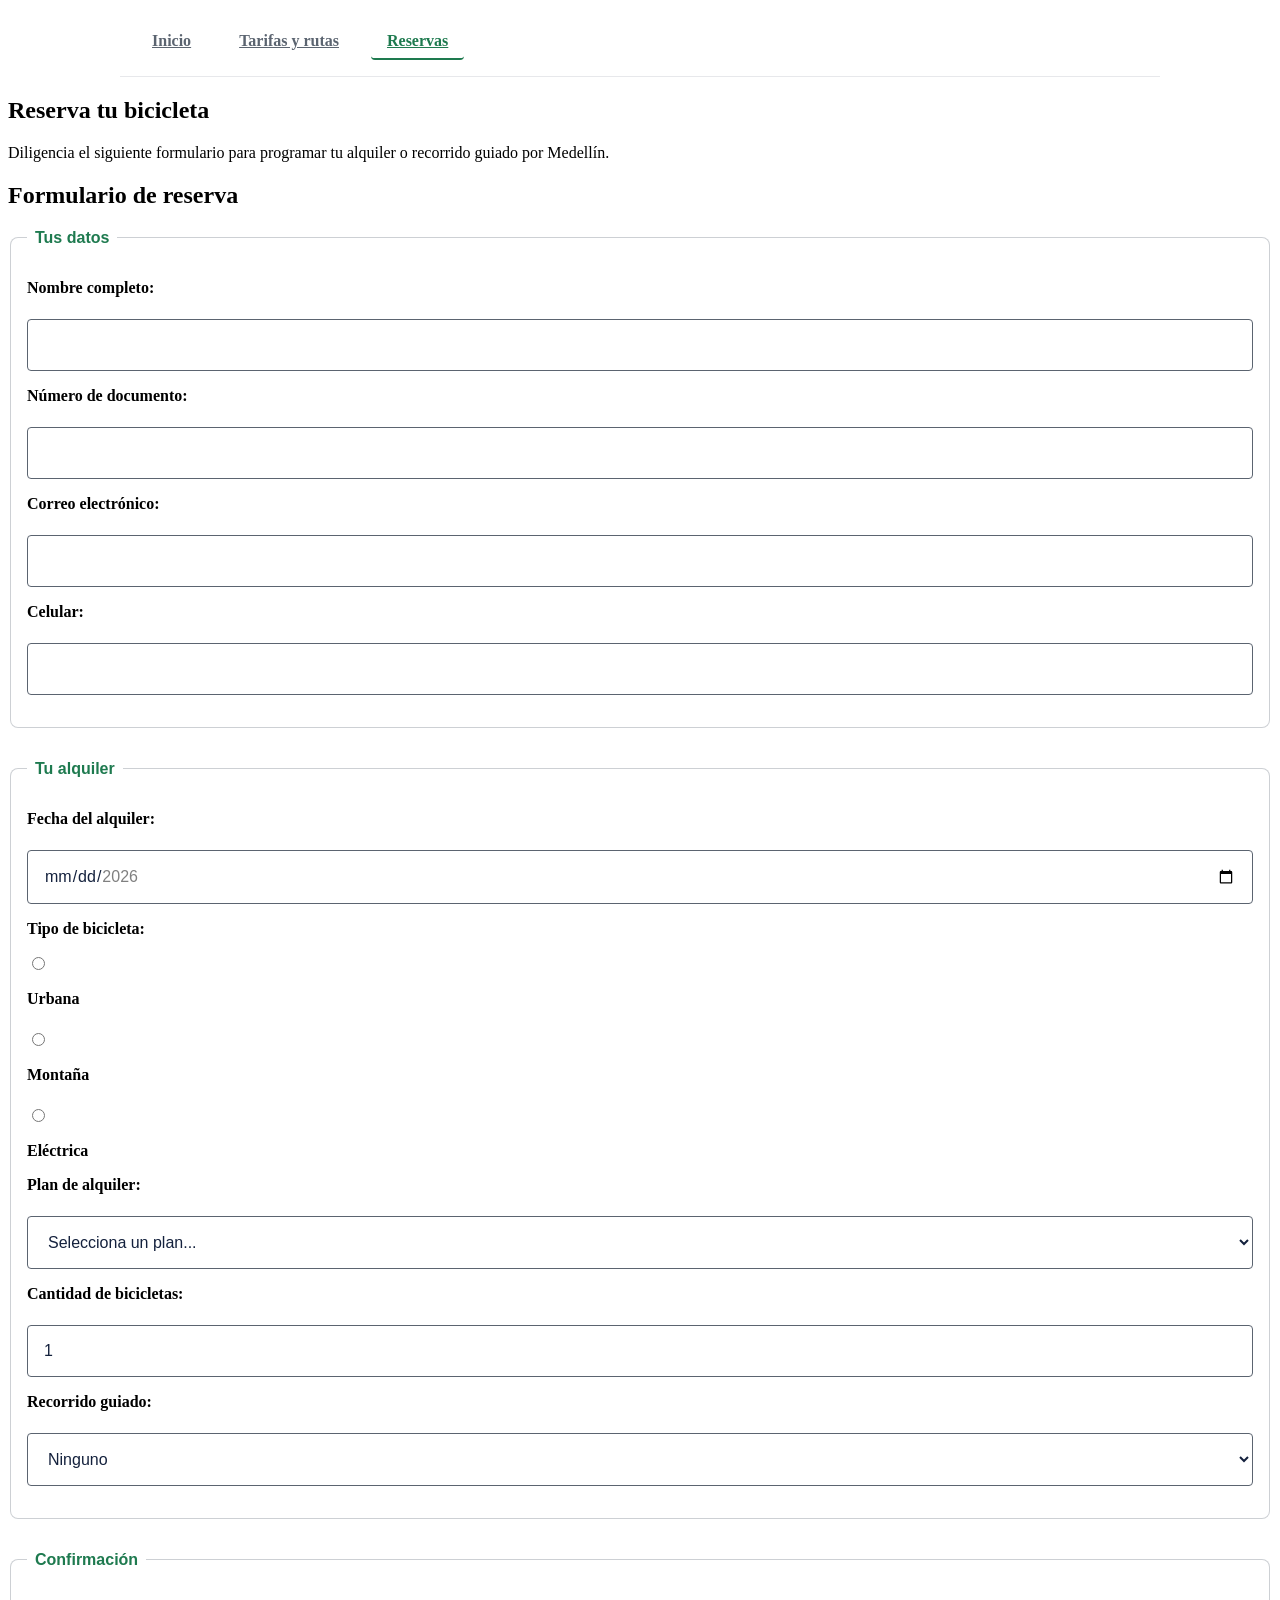
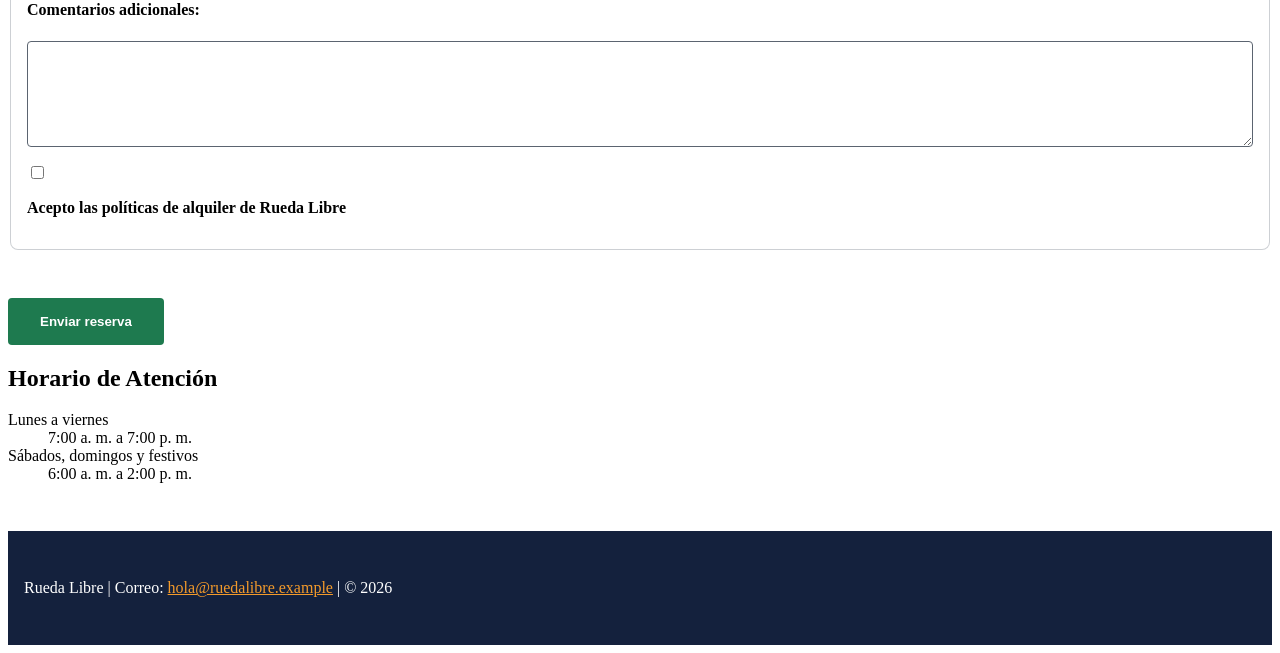
==== commit e2ddbde6: "commit_css" ====
--- a/paginas/reservas.html
+++ b/paginas/reservas.html
@@ -137,70 +137,6 @@
         </aside>
     </main>
 
-
-<section>
-    <h2>Nuestra flota</h2>
-    <div class="grilla-flota">
-        
-        <article class="tarjeta-servicio">
-            <img src="img/urbana-clasica.jpg" alt="Bicicleta Urbana Clásica">
-            <h3>Urbana Clásica</h3>
-            <p>Cómoda y liviana para las ciclorrutas.</p>
-            <p class="precio">$10.000 / hora</p>
-            <a href="#" class="btn-cta">Reservar</a>
-        </article>
-
-        <article class="tarjeta-servicio">
-            <img src="img/urbana-plegable.jpg" alt="Bicicleta Urbana Plegable">
-            <h3>Urbana Plegable</h3>
-            <p>Se dobla en segundos; ideal para combinar con el metro.</p>
-            <p class="precio">$12.000 / hora</p>
-            <a href="#" class="btn-cta">Reservar</a>
-        </article>
-
-        <article class="tarjeta-servicio">
-            <img src="img/montana-trail.jpg" alt="Bicicleta Montaña Trail">
-            <h3>Montaña Trail</h3>
-            <p>Suspensión delantera y 21 cambios para las subidas.</p>
-            <p class="precio">$15.000 / hora</p>
-            <a href="#" class="btn-cta">Reservar</a>
-        </article>
-
-        <article class="tarjeta-servicio">
-            <img src="img/gravel-aventura.jpg" alt="Bicicleta Gravel Aventura">
-            <h3>Gravel Aventura</h3>
-            <p>Para rutas mixtas de asfalto y destapado.</p>
-            <p class="precio">$18.000 / hora</p>
-            <a href="#" class="btn-cta">Reservar</a>
-        </article>
-
-        <article class="tarjeta-servicio">
-            <img src="img/electrica-urbana.jpg" alt="Bicicleta Eléctrica Urbana">
-            <h3>Eléctrica Urbana</h3>
-            <p>Asistencia eléctrica con 45 km de autonomía.</p>
-            <p class="precio">$25.000 / hora</p>
-            <a href="#" class="btn-cta">Reservar</a>
-        </article>
-
-        <article class="tarjeta-servicio">
-            <img src="img/infantil.jpg" alt="Bicicleta Infantil">
-            <h3>Infantil</h3>
-            <p>Para niños de 6 a 10 años.</p>
-            <p class="precio">$8.000 / hora</p>
-            <a href="#" class="btn-cta">Reservar</a>
-        </article>
-
-        <article class="tarjeta-servicio">
-            <img src="img/tandem.jpg" alt="Bicicleta Tándem">
-            <h3>Tándem</h3>
-            <p>Para dos personas; perfecta para pasear en pareja.</p>
-            <p class="precio">$20.000 / hora</p>
-            <a href="#" class="btn-cta">Reservar</a>
-        </article>
-
-    </div>
-</section>
-
     <footer>
         <p>Rueda Libre | Correo: <a href="mailto:hola@ruedalibre.example">hola@ruedalibre.example</a> | © 2026</p>
     </footer>
--- a/css/styles.css
+++ b/css/styles.css
@@ -19,6 +19,9 @@
     box-sizing: border-box;
 }
 
+/* ==========================================
+   ESTILOS BASE (MÓVIL - 1 COLUMNA / < 768px)
+   ========================================== *
 body {
     font-family: var(--fuente-texto);
     color: var(--color-azul-noche);
@@ -51,39 +54,34 @@
     color: var(--color-naranja);
 }
 
-.portada-hero {
-    width: 100%;
-    min-height: 50vh;
-    object-fit: cover;
-    border-radius: 8px;
-    margin-bottom: var(--espacio-grande);
-}
-
+/* Imágenes fluidas: ninguna supera el ancho de su contenedor */
+img {
+    max-width: 100%;
+    height: auto;
+    display: block;
+}
+
+/* Encabezado en móvil: Nombre arriba, menú centrado abajo */
 header {
     background-color: var(--color-blanco);
     border-bottom: 1px solid rgba(20, 33, 61, 0.1);
     padding: var(--espacio-medio);
     display: flex;
-    justify-content: space-between;
+    flex-direction: column;
     align-items: center;
-    max-width: 65rem;
-    margin: 0 auto;
-}
-
+    gap: var(--espacio-medio);
+    text-align: center;
+}
+
+/* Menú flexible para móvil */
 #menu {
     list-style: none;
     padding: 0;
     margin: 0;
-    
-
-    display: flex;
-    flex-wrap: wrap; 
-    gap: var(--espacio-medio); 
-    align-items: center;
-}
-
-#menu li {
-    display: block; 
+    display: flex;
+    flex-wrap: wrap;
+    justify-content: center;
+    gap: var(--espacio-pequeno);
 }
 
 #menu a {
@@ -95,21 +93,60 @@
     transition: background-color 0.2s, color 0.2s;
 }
 
+#menu a:hover {
+    color: var(--color-verde);
+    background-color: rgba(30, 122, 79, 0.1);
+}
+
+#menu a:focus {
+    outline: 3px solid var(--color-naranja);
+    outline-offset: 2px;
+}
+
+#menu a.activo {
+    color: var(--color-verde);
+    font-weight: 700;
+    border-bottom: 2px solid var(--color-verde);
+}
+
+/* Contenedores en móvil: Columna única por defecto */
+.portada-contenedor,
+.grilla-rutas,
+.grilla-flota,
+.layout-reservas {
+    display: flex;
+    flex-direction: column;
+    gap: var(--espacio-grande);
+    margin-bottom: var(--espacio-extra);
+}
+
+/* Tarjetas de servicio / flota */
 .tarjeta-servicio {
+    display: flex;
+    flex-direction: column;
+    justify-content: flex-start;
     position: relative;
     background-color: var(--color-blanco);
     border: 1px solid rgba(91, 100, 112, 0.2);
     border-radius: 8px;
     padding: var(--espacio-medio);
-    margin-bottom: var(--espacio-grande);
 }
 
 .tarjeta-servicio img {
-    width: 100%;
-    height: auto;
     border-radius: 6px;
-    display: block;
     margin-top: var(--espacio-medio);
+}
+
+.tarjeta-servicio .precio {
+    font-weight: 700;
+    color: var(--color-verde);
+    margin-top: auto;
+    margin-bottom: var(--espacio-pequeno);
+}
+
+.tarjeta-servicio .btn-cta {
+    margin-top: 0;
+    text-align: center;
 }
 
 .etiqueta-nuevo {
@@ -126,6 +163,7 @@
     box-shadow: 0 2px 4px rgba(0,0,0,0.1);
 }
 
+/* Tablas optimizadas para móvil (evitan scroll lateral con relleno compacto) */
 table {
     width: 100%;
     border-collapse: collapse;
@@ -134,6 +172,7 @@
     border-radius: 8px;
     overflow: hidden;
     border: 1px solid rgba(91, 100, 112, 0.2);
+    font-size: 0.9rem; /* Tamaño de letra más cómodo para pantallas pequeñas */
 }
 
 caption {
@@ -144,7 +183,7 @@
 }
 
 th, td {
-    padding: var(--espacio-medio);
+    padding: 0.6rem var(--espacio-pequeno); /* Relleno reducido para móvil */
     text-align: left;
     border-bottom: 1px solid rgba(91, 100, 112, 0.15);
 }
@@ -155,6 +194,7 @@
     font-family: var(--fuente-titulos);
 }
 
+/* Formularios y elementos generales */
 fieldset {
     border: 1px solid rgba(91, 100, 112, 0.3);
     border-radius: 8px;
@@ -175,14 +215,6 @@
     font-weight: 600;
     margin-top: var(--espacio-medio);
     margin-bottom: 0.25rem;
-}
-
-input[type="radio"] + label,
-input[type="checkbox"] + label {
-    display: inline-block;
-    font-weight: normal;
-    margin-top: 0;
-    margin-left: 0.25rem;
 }
 
 input[type="text"],
@@ -224,6 +256,8 @@
     text-decoration: none;
     transition: background-color 0.2s;
     margin-top: var(--espacio-medio);
+    width: 100%; /* Botón de ancho completo en móvil por ergonomía */
+    text-align: center;
 }
 
 button[type="submit"]:hover,
@@ -238,6 +272,20 @@
     outline-offset: 2px;
 }
 
+/* Fila de campos cortos en formulario (en móvil se apilan) */
+.fila-campos {
+    display: flex;
+    flex-direction: column;
+}
+
+.contacto-info {
+    background-color: var(--color-blanco);
+    border: 1px solid rgba(91, 100, 112, 0.2);
+    border-radius: 8px;
+    padding: var(--espacio-grande);
+}
+
+/* WhatsApp flotante */
 .whatsapp-flotante {
     position: fixed;
     bottom: var(--espacio-medio);
@@ -264,52 +312,120 @@
     outline-offset: 2px;
 }
 
-
-.grilla-flota {
-    display: grid;
-    grid-template-columns: repeat(auto-fit, minmax(280px, 1fr));
-    gap: var(--espacio-grande); 
-    margin-bottom: var(--espacio-extra);
-}
-
-
-
-.tarjeta-servicio {
-    display: flex;
-    flex-direction: column; 
-    justify-content: flex-start;
-    background-color: var(--color-blanco);
-    border: 1px solid rgba(91, 100, 112, 0.2);
-    border-radius: 8px;
-    padding: var(--espacio-medio);
-    margin-bottom: 0; 
-}
-
-.tarjeta-servicio .precio {
-    font-weight: 700;
-    color: var(--color-verde);
-    margin-top: auto; 
-    margin-bottom: var(--espacio-pequeno);
-}
-
-.tarjeta-servicio .btn-cta {
-    margin-top: 0; 
-    text-align: center;
-}
-
+/* Pie de página en móvil (apilado en columna) */
 footer {
     background-color: var(--color-azul-noche);
     color: var(--color-blanco);
     padding: var(--espacio-grande) var(--espacio-medio);
     margin-top: var(--espacio-extra);
-    
-    display: flex;
-    flex-wrap: wrap;
-    justify-content: space-between;
-    align-items: flex-start;
+    display: flex;
+    flex-direction: column;
     gap: var(--espacio-grande);
-    text-align: left; 
-}
-footer .bloque-footer {
-    flex: 1 1 200px; 
+    text-align: left;
+}
+
+footer a {
+    color: var(--color-naranja);
+}
+
+
+/* ==========================================
+   MEDIA QUERY: TABLET (min-width: 768px)
+   ========================================== */
+@media (min-width: 768px) {
+
+    /* Encabezado recupera distribución horizontal (MiniReto 1) */
+    header {
+        flex-direction: row;
+        justify-content: space-between;
+        align-items: center;
+        max-width: 65rem;
+        margin: 0 auto;
+        text-align: left;
+    }
+
+    #menu {
+        justify-content: flex-end;
+        gap: var(--espacio-medio);
+    }
+
+    /* Galería de rutas pasa a 2 columnas */
+    .grilla-rutas {
+        display: grid;
+        grid-template-columns: repeat(2, 1fr);
+        gap: var(--espacio-grande);
+    }
+
+    /* Cuadrícula de la flota pasa a 2 columnas */
+    .grilla-flota {
+        display: grid;
+        grid-template-columns: repeat(2, 1fr);
+        gap: var(--espacio-grande);
+    }
+
+    /* Fila de campos cortos en formulario se pone en línea */
+    .fila-campos {
+        flex-direction: row;
+        gap: var(--espacio-medio);
+    }
+
+    .campo-grupo {
+        flex: 1;
+    }
+
+    /* Botones vuelven a su tamaño natural */
+    button[type="submit"],
+    .btn-cta {
+        width: auto;
+    }
+
+    /* Pie de página en fila con flex-wrap */
+    footer {
+        flex-direction: row;
+        flex-wrap: wrap;
+        justify-content: space-between;
+        align-items: flex-start;
+    }
+
+    footer .bloque-footer {
+        flex: 1 1 200px;
+    }
+
+    /* Tablas con relleno normal en pantallas más amplias */
+    th, td {
+        padding: var(--espacio-medio);
+    }
+}
+
+
+/* ==========================================
+   MEDIA QUERY: ESCRITORIO (min-width: 1200px)
+   ========================================== */
+@media (min-width: 1200px) {
+
+    /* Portada en 2 columnas (Texto e Imagen) */
+    .portada-contenedor {
+        display: grid;
+        grid-template-columns: 1fr 1fr;
+        align-items: center;
+        gap: var(--espacio-extra);
+    }
+
+    /* Galería de rutas pasa a 3 columnas */
+    .grilla-rutas {
+        grid-template-columns: repeat(3, 1fr);
+    }
+
+    /* Cuadrícula de la flota con auto-fit adaptativo */
+    .grilla-flota {
+        grid-template-columns: repeat(auto-fit, minmax(280px, 1fr));
+    }
+
+    /* Layout de reservas en proporción 2:1 */
+    .layout-reservas {
+        display: grid;
+        grid-template-columns: 2fr 1fr;
+        align-items: start;
+        gap: var(--espacio-extra);
+    }
 }
